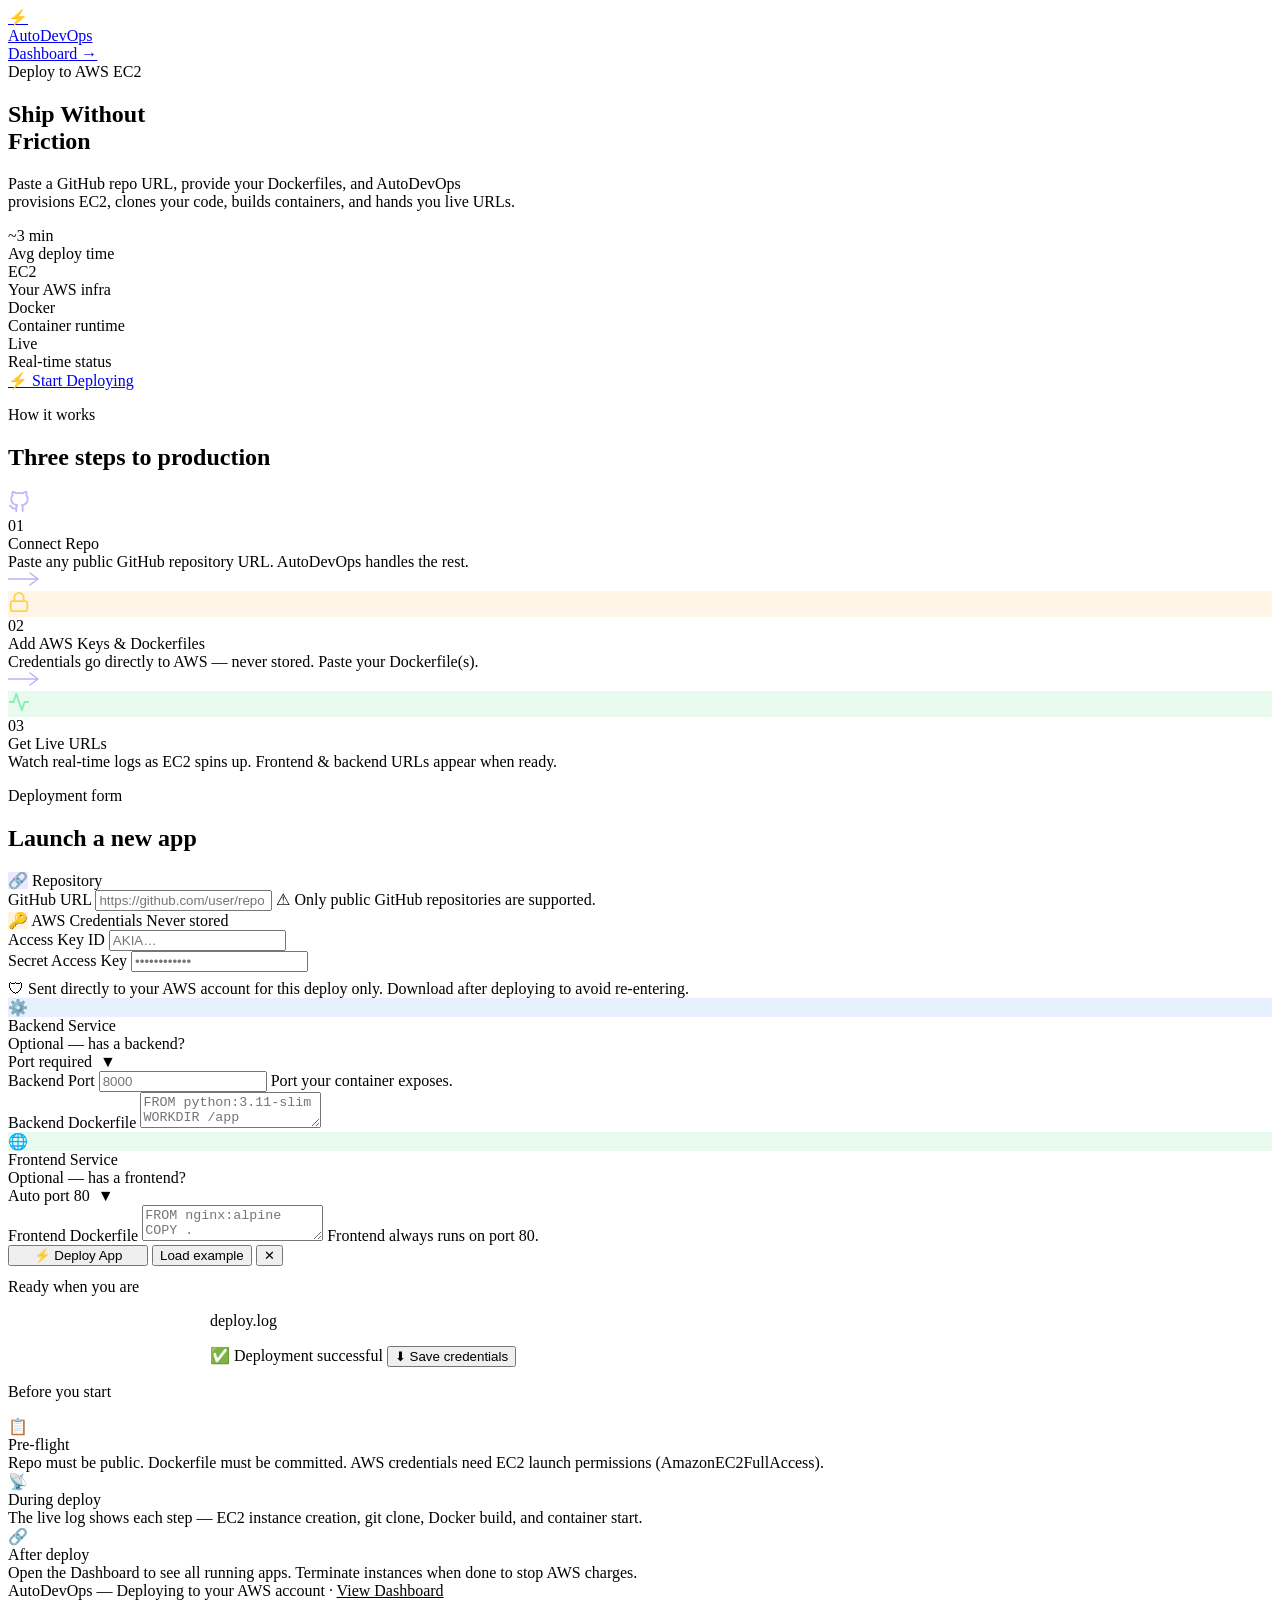
==== frontend/index.html @ 5f185238 "feat: complete frontend redesign - Rewrote style.css: Railway-inspired dark theme, purple accent,   " ====
<!DOCTYPE html>
<html lang="en">
<head>
  <meta charset="UTF-8">
  <meta name="viewport" content="width=device-width, initial-scale=1.0">
  <meta name="theme-color" content="#0b0d0f">
  <meta name="description" content="Deploy any GitHub repo to AWS EC2 in minutes. Paste your Dockerfiles, hit deploy.">
  <title>AutoDevOps — Ship Without Friction</title>
  <link rel="stylesheet" href="/static/style.css">
  <link rel="icon" type="image/svg+xml" href="data:image/svg+xml,<svg xmlns='http://www.w3.org/2000/svg' viewBox='0 0 32 32'><rect width='32' height='32' rx='8' fill='%238b5cf6'/><text x='50%25' y='55%25' font-size='18' text-anchor='middle' dominant-baseline='middle' fill='white'>⚡</text></svg>">
</head>
<body>
  <div class="glow-blob glow-blob-1"></div>
  <div class="glow-blob glow-blob-2"></div>

  <div class="page-wrapper">

    <!-- ── Nav ──────────────────────────────────────────────────── -->
    <nav class="nav">
      <a class="nav-logo" href="/">
        <div class="nav-logo-icon">⚡</div>
        <span class="nav-logo-text">AutoDevOps</span>
      </a>
      <div class="nav-actions">
        <a class="btn btn-ghost btn-sm" href="/dashboard">Dashboard →</a>
      </div>
    </nav>

    <!-- ══════════════════════════════════════════════════════════
         SECTION 1 — Hero (full-width, centered, tall)
    ══════════════════════════════════════════════════════════════ -->
    <section class="lp-hero">
      <div class="lp-hero-badge">
        <span class="hero-badge-dot"></span>
        Deploy to AWS EC2
      </div>
      <h1 class="lp-hero-h1">
        Ship Without<br>
        <span class="gradient-text">Friction</span>
      </h1>
      <p class="lp-hero-sub">
        Paste a GitHub repo URL, provide your Dockerfiles, and AutoDevOps<br class="hide-mobile">
        provisions EC2, clones your code, builds containers, and hands you live URLs.
      </p>

      <!-- Stats row -->
      <div class="lp-stats">
        <div class="lp-stat">
          <div class="lp-stat-val">~3 min</div>
          <div class="lp-stat-lbl">Avg deploy time</div>
        </div>
        <div class="lp-stat-sep"></div>
        <div class="lp-stat">
          <div class="lp-stat-val">EC2</div>
          <div class="lp-stat-lbl">Your AWS infra</div>
        </div>
        <div class="lp-stat-sep"></div>
        <div class="lp-stat">
          <div class="lp-stat-val">Docker</div>
          <div class="lp-stat-lbl">Container runtime</div>
        </div>
        <div class="lp-stat-sep"></div>
        <div class="lp-stat">
          <div class="lp-stat-val">Live</div>
          <div class="lp-stat-lbl">Real-time status</div>
        </div>
      </div>

      <a href="#deploy" class="btn btn-primary btn-lg lp-cta">
        ⚡ Start Deploying
      </a>
    </section>

    <!-- ══════════════════════════════════════════════════════════
         SECTION 2 — How it works (horizontal workflow diagram)
    ══════════════════════════════════════════════════════════════ -->
    <section class="lp-how">
      <div class="lp-section-wrap">
        <p class="lp-section-eyebrow">How it works</p>
        <h2 class="lp-section-h2">Three steps to production</h2>

        <div class="lp-workflow">
          <!-- Step 1 -->
          <div class="lp-wf-step">
            <div class="lp-wf-icon" style="background:var(--purple-dim);border-color:rgba(139,92,246,0.3);">
              <svg width="22" height="22" viewBox="0 0 24 24" fill="none" stroke="#c4b5fd" stroke-width="2" stroke-linecap="round" stroke-linejoin="round"><path d="M9 19c-5 1.5-5-2.5-7-3m14 6v-3.87a3.37 3.37 0 0 0-.94-2.61c3.14-.35 6.44-1.54 6.44-7A5.44 5.44 0 0 0 20 4.77 5.07 5.07 0 0 0 19.91 1S18.73.65 16 2.48a13.38 13.38 0 0 0-7 0C6.27.65 5.09 1 5.09 1A5.07 5.07 0 0 0 5 4.77a5.44 5.44 0 0 0-1.5 3.78c0 5.42 3.3 6.61 6.44 7A3.37 3.37 0 0 0 9 18.13V22"/></svg>
            </div>
            <div class="lp-wf-num">01</div>
            <div class="lp-wf-title">Connect Repo</div>
            <div class="lp-wf-desc">Paste any public GitHub repository URL. AutoDevOps handles the rest.</div>
          </div>

          <!-- Arrow -->
          <div class="lp-wf-arrow">
            <svg width="32" height="16" viewBox="0 0 32 16" fill="none"><path d="M0 8h28M22 2l8 6-8 6" stroke="rgba(139,92,246,0.5)" stroke-width="1.5" stroke-linecap="round" stroke-linejoin="round"/></svg>
          </div>

          <!-- Step 2 -->
          <div class="lp-wf-step">
            <div class="lp-wf-icon" style="background:rgba(245,158,11,0.1);border-color:rgba(245,158,11,0.3);">
              <svg width="22" height="22" viewBox="0 0 24 24" fill="none" stroke="#fcd34d" stroke-width="2" stroke-linecap="round" stroke-linejoin="round"><rect x="3" y="11" width="18" height="11" rx="2" ry="2"/><path d="M7 11V7a5 5 0 0 1 10 0v4"/></svg>
            </div>
            <div class="lp-wf-num">02</div>
            <div class="lp-wf-title">Add AWS Keys &amp; Dockerfiles</div>
            <div class="lp-wf-desc">Credentials go directly to AWS — never stored. Paste your Dockerfile(s).</div>
          </div>

          <!-- Arrow -->
          <div class="lp-wf-arrow">
            <svg width="32" height="16" viewBox="0 0 32 16" fill="none"><path d="M0 8h28M22 2l8 6-8 6" stroke="rgba(139,92,246,0.5)" stroke-width="1.5" stroke-linecap="round" stroke-linejoin="round"/></svg>
          </div>

          <!-- Step 3 -->
          <div class="lp-wf-step">
            <div class="lp-wf-icon" style="background:rgba(34,197,94,0.1);border-color:rgba(34,197,94,0.3);">
              <svg width="22" height="22" viewBox="0 0 24 24" fill="none" stroke="#86efac" stroke-width="2" stroke-linecap="round" stroke-linejoin="round"><polyline points="22 12 18 12 15 21 9 3 6 12 2 12"/></svg>
            </div>
            <div class="lp-wf-num">03</div>
            <div class="lp-wf-title">Get Live URLs</div>
            <div class="lp-wf-desc">Watch real-time logs as EC2 spins up. Frontend &amp; backend URLs appear when ready.</div>
          </div>
        </div>
      </div>
    </section>

    <!-- ══════════════════════════════════════════════════════════
         SECTION 3 — Deploy form (full-width card, centered)
    ══════════════════════════════════════════════════════════════ -->
    <section class="lp-deploy" id="deploy">
      <div class="lp-section-wrap">
        <p class="lp-section-eyebrow">Deployment form</p>
        <h2 class="lp-section-h2">Launch a new app</h2>

        <div class="deploy-card-wrap">
          <!-- Repo -->
          <div class="deploy-block">
            <div class="deploy-block-header">
              <span class="deploy-block-icon" style="background:rgba(139,92,246,0.15);">🔗</span>
              <span class="deploy-block-title">Repository</span>
            </div>
            <div class="field">
              <label for="repo">GitHub URL</label>
              <input id="repo" type="url" placeholder="https://github.com/user/repo" autocomplete="off" spellcheck="false" inputmode="url">
              <span class="field-hint">⚠ Only public GitHub repositories are supported.</span>
            </div>
          </div>

          <div class="deploy-divider"></div>

          <!-- AWS Credentials -->
          <div class="deploy-block">
            <div class="deploy-block-header">
              <span class="deploy-block-icon" style="background:rgba(245,158,11,0.12);">🔑</span>
              <span class="deploy-block-title">AWS Credentials</span>
              <span class="badge badge-amber" style="margin-left:auto;">Never stored</span>
            </div>
            <div class="field-row">
              <div class="field">
                <label for="aws_key">Access Key ID</label>
                <input id="aws_key" type="text" placeholder="AKIA…" autocomplete="off" spellcheck="false">
              </div>
              <div class="field">
                <label for="aws_secret">Secret Access Key</label>
                <input id="aws_secret" type="password" placeholder="••••••••••••" autocomplete="new-password" spellcheck="false">
              </div>
            </div>
            <div class="field-hint" style="margin-top:8px;">🛡 Sent directly to your AWS account for this deploy only. Download after deploying to avoid re-entering.</div>
          </div>

          <div class="deploy-divider"></div>

          <!-- Backend + Frontend side by side on desktop -->
          <div class="deploy-services-row">
            <!-- Backend -->
            <div class="deploy-service-col">
              <div class="section-toggle" id="toggle-backend" onclick="toggleSection('backend')">
                <div class="section-toggle-left">
                  <div class="card-title-icon" style="background:rgba(59,130,246,0.12);">⚙️</div>
                  <div>
                    <div class="section-toggle-title">Backend Service</div>
                    <div class="section-toggle-desc">Optional — has a backend?</div>
                  </div>
                </div>
                <div style="display:flex;gap:8px;align-items:center;">
                  <span class="badge badge-blue">Port required</span>
                  <span class="toggle-chevron">▼</span>
                </div>
              </div>
              <div class="collapsible-content" id="section-backend">
                <div class="deploy-service-body">
                  <div class="field">
                    <label for="backend_port">Backend Port</label>
                    <input id="backend_port" inputmode="numeric" pattern="[0-9]*" placeholder="8000" style="max-width:160px;">
                    <span class="field-hint">Port your container exposes.</span>
                  </div>
                  <div class="field">
                    <label for="backend_dockerfile">Backend Dockerfile</label>
                    <textarea id="backend_dockerfile" placeholder="FROM python:3.11-slim&#10;WORKDIR /app&#10;COPY . /app&#10;RUN pip install -r requirements.txt&#10;EXPOSE 8000&#10;CMD [&quot;uvicorn&quot;, &quot;main:app&quot;, &quot;--host&quot;, &quot;0.0.0.0&quot;, &quot;--port&quot;, &quot;8000&quot;]"></textarea>
                  </div>
                </div>
              </div>
            </div>

            <!-- Vertical separator -->
            <div class="deploy-services-sep"></div>

            <!-- Frontend -->
            <div class="deploy-service-col">
              <div class="section-toggle" id="toggle-frontend" onclick="toggleSection('frontend')">
                <div class="section-toggle-left">
                  <div class="card-title-icon" style="background:rgba(34,197,94,0.1);">🌐</div>
                  <div>
                    <div class="section-toggle-title">Frontend Service</div>
                    <div class="section-toggle-desc">Optional — has a frontend?</div>
                  </div>
                </div>
                <div style="display:flex;gap:8px;align-items:center;">
                  <span class="badge badge-green">Auto port 80</span>
                  <span class="toggle-chevron">▼</span>
                </div>
              </div>
              <div class="collapsible-content" id="section-frontend">
                <div class="deploy-service-body">
                  <div class="field">
                    <label for="frontend_dockerfile">Frontend Dockerfile</label>
                    <textarea id="frontend_dockerfile" placeholder="FROM nginx:alpine&#10;COPY . /usr/share/nginx/html&#10;EXPOSE 80"></textarea>
                    <span class="field-hint">Frontend always runs on port 80.</span>
                  </div>
                </div>
              </div>
            </div>
          </div>

          <div class="deploy-divider"></div>

          <!-- Actions -->
          <div class="deploy-block">
            <div class="deploy-actions-row">
              <button class="btn btn-primary btn-lg" id="deploy_btn" onclick="deploy()" style="flex:1;min-width:140px;">
                <span class="btn-text">⚡ Deploy App</span>
              </button>
              <button class="btn btn-ghost" onclick="fillExample()">Load example</button>
              <button class="btn btn-ghost" onclick="clearForm()" title="Clear form">✕</button>
            </div>
            <div class="status-bar" id="status_bar" style="margin-top:12px;">
              <span class="status-dot"></span>
              <span id="status_text">Ready when you are</span>
            </div>
          </div>
        </div>

        <!-- Log terminal -->
        <div class="log-terminal" id="log_terminal" style="margin-top:16px;max-width:860px;margin-left:auto;margin-right:auto;">
          <div class="log-terminal-titlebar">
            <span class="log-dot log-dot-red"></span>
            <span class="log-dot log-dot-yellow"></span>
            <span class="log-dot log-dot-green"></span>
            <span class="log-terminal-title">deploy.log</span>
          </div>
          <div class="log-body" id="log_body"></div>
        </div>

        <!-- Result card -->
        <div class="result-card" id="result_card" style="margin-top:16px;max-width:860px;margin-left:auto;margin-right:auto;">
          <div class="result-card-header">
            <span>✅</span>
            <span>Deployment successful</span>
            <button class="btn btn-ghost btn-sm" onclick="downloadCredentials()" style="margin-left:auto;" title="Save AWS credentials locally">⬇ Save credentials</button>
          </div>
          <div class="result-card-body" id="result_body"></div>
        </div>

      </div>
    </section>

    <!-- ══════════════════════════════════════════════════════════
         SECTION 4 — Before you start (checklist)
    ══════════════════════════════════════════════════════════════ -->
    <section class="lp-checklist">
      <div class="lp-section-wrap">
        <p class="lp-section-eyebrow">Before you start</p>
        <div class="lp-checklist-grid">
          <div class="lp-check-item">
            <div class="lp-check-icon" style="background:var(--purple-dim);">📋</div>
            <div class="lp-check-title">Pre-flight</div>
            <div class="lp-check-desc">Repo must be public. Dockerfile must be committed. AWS credentials need EC2 launch permissions (AmazonEC2FullAccess).</div>
          </div>
          <div class="lp-check-item">
            <div class="lp-check-icon" style="background:var(--blue-dim);">📡</div>
            <div class="lp-check-title">During deploy</div>
            <div class="lp-check-desc">The live log shows each step — EC2 instance creation, git clone, Docker build, and container start.</div>
          </div>
          <div class="lp-check-item">
            <div class="lp-check-icon" style="background:var(--green-dim);">🔗</div>
            <div class="lp-check-title">After deploy</div>
            <div class="lp-check-desc">Open the Dashboard to see all running apps. Terminate instances when done to stop AWS charges.</div>
          </div>
        </div>
      </div>
    </section>

    <footer class="footer">
      AutoDevOps — Deploying to your AWS account &middot;
      <a href="/dashboard" style="color:var(--ink-2);">View Dashboard</a>
    </footer>

  </div><!-- /page-wrapper -->

  <div class="toast-container" id="toast_container"></div>
  <input id="frontend_port" type="hidden" value="80">
  <script src="/static/script.js"></script>
</body>
</html>
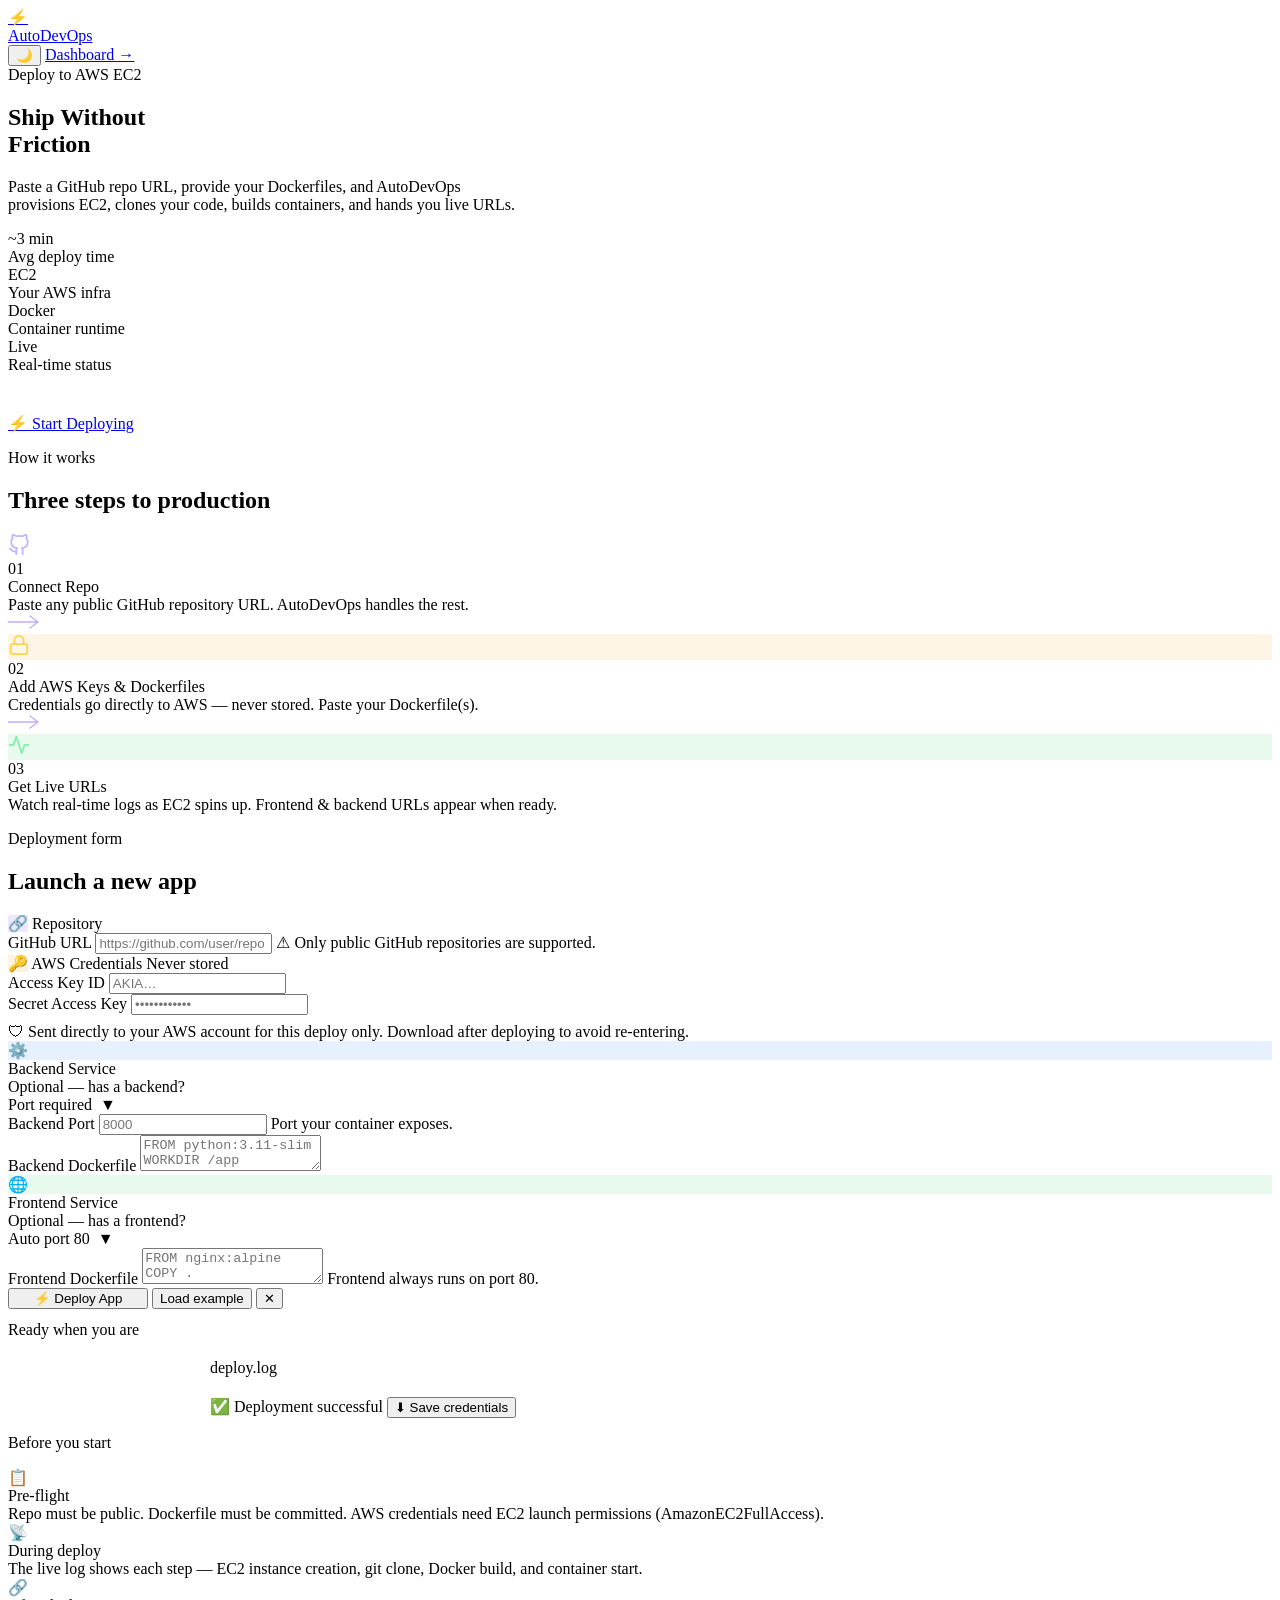
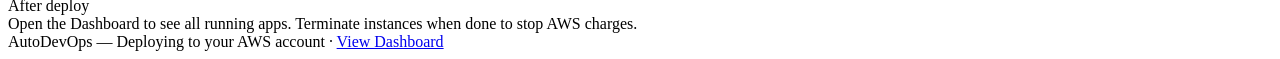
==== commit 497369f7: "feat: add dark/light mode, UI polish, tests, and safe self-hosted CI/CD pipeline" ====
--- a/frontend/index.html
+++ b/frontend/index.html
@@ -1,5 +1,5 @@
 <!DOCTYPE html>
-<html lang="en">
+<html lang="en" data-theme="dark">
 <head>
   <meta charset="UTF-8">
   <meta name="viewport" content="width=device-width, initial-scale=1.0">
@@ -8,6 +8,14 @@
   <title>AutoDevOps — Ship Without Friction</title>
   <link rel="stylesheet" href="/static/style.css">
   <link rel="icon" type="image/svg+xml" href="data:image/svg+xml,<svg xmlns='http://www.w3.org/2000/svg' viewBox='0 0 32 32'><rect width='32' height='32' rx='8' fill='%238b5cf6'/><text x='50%25' y='55%25' font-size='18' text-anchor='middle' dominant-baseline='middle' fill='white'>⚡</text></svg>">
+  <script>
+    // Inline theme init to avoid flash of wrong theme
+    (function() {
+      var saved = localStorage.getItem('adops-theme');
+      var preferred = window.matchMedia('(prefers-color-scheme: light)').matches ? 'light' : 'dark';
+      document.documentElement.setAttribute('data-theme', saved || preferred);
+    })();
+  </script>
 </head>
 <body>
   <div class="glow-blob glow-blob-1"></div>
@@ -15,13 +23,14 @@
 
   <div class="page-wrapper">
 
-    <!-- ── Nav ──────────────────────────────────────────────────── -->
+    <!-- ── Nav ────────────────────────────────────────────────────── -->
     <nav class="nav">
       <a class="nav-logo" href="/">
         <div class="nav-logo-icon">⚡</div>
         <span class="nav-logo-text">AutoDevOps</span>
       </a>
       <div class="nav-actions">
+        <button class="theme-toggle" id="theme_toggle_btn" onclick="toggleTheme()" title="Toggle light/dark mode" aria-label="Toggle theme">🌙</button>
         <a class="btn btn-ghost btn-sm" href="/dashboard">Dashboard →</a>
       </div>
     </nav>
@@ -44,7 +53,7 @@
       </p>
 
       <!-- Stats row -->
-      <div class="lp-stats">
+      <div class="lp-stats" style="margin-bottom:40px;">
         <div class="lp-stat">
           <div class="lp-stat-val">~3 min</div>
           <div class="lp-stat-lbl">Avg deploy time</div>
@@ -250,7 +259,7 @@
         </div>
 
         <!-- Log terminal -->
-        <div class="log-terminal" id="log_terminal" style="margin-top:16px;max-width:860px;margin-left:auto;margin-right:auto;">
+        <div class="log-terminal" id="log_terminal" style="margin-top:20px;max-width:860px;margin-left:auto;margin-right:auto;">
           <div class="log-terminal-titlebar">
             <span class="log-dot log-dot-red"></span>
             <span class="log-dot log-dot-yellow"></span>
@@ -261,7 +270,7 @@
         </div>
 
         <!-- Result card -->
-        <div class="result-card" id="result_card" style="margin-top:16px;max-width:860px;margin-left:auto;margin-right:auto;">
+        <div class="result-card" id="result_card" style="margin-top:20px;max-width:860px;margin-left:auto;margin-right:auto;">
           <div class="result-card-header">
             <span>✅</span>
             <span>Deployment successful</span>
@@ -301,7 +310,7 @@
 
     <footer class="footer">
       AutoDevOps — Deploying to your AWS account &middot;
-      <a href="/dashboard" style="color:var(--ink-2);">View Dashboard</a>
+      <a href="/dashboard">View Dashboard</a>
     </footer>
 
   </div><!-- /page-wrapper -->
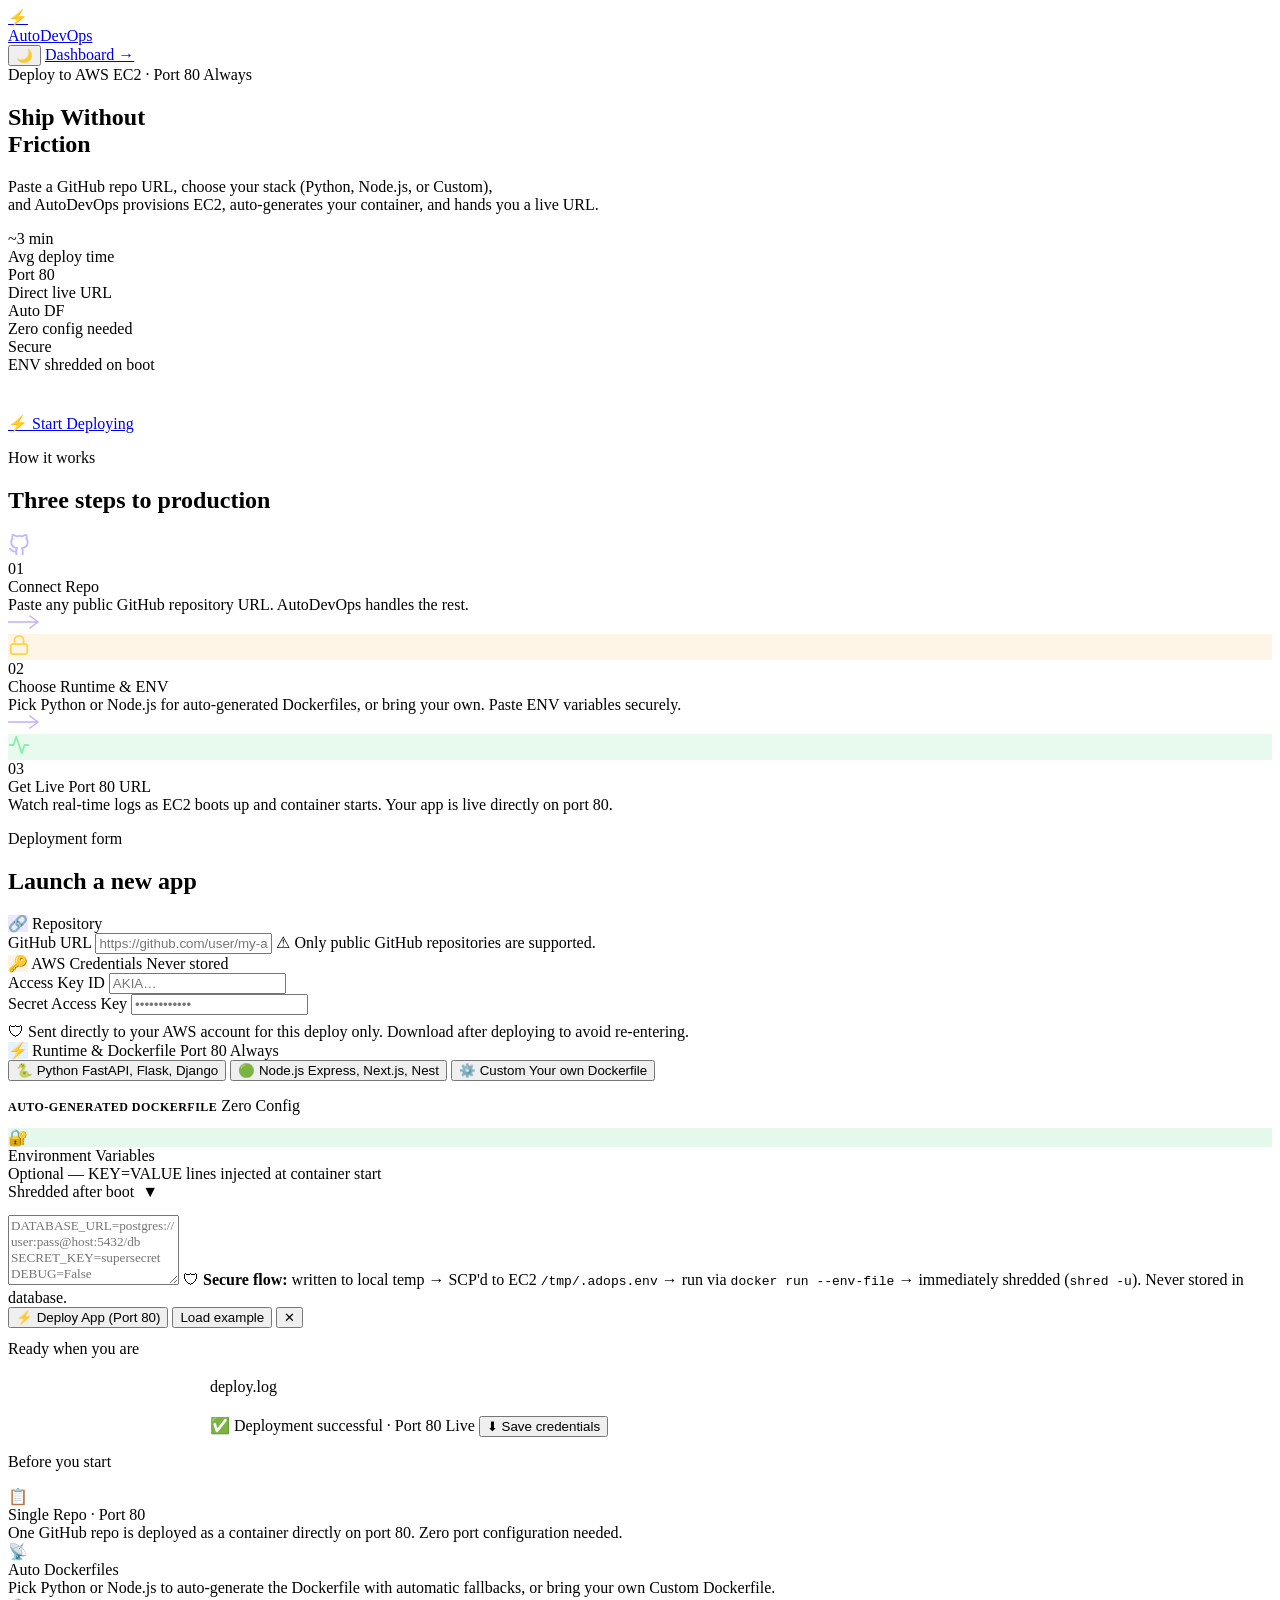
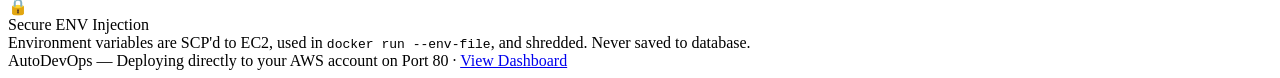
==== commit e006324a: "feat(ui): replace frontend/backend split with single-service runtime selector (Python/Node.js/Custom" ====
--- a/frontend/index.html
+++ b/frontend/index.html
@@ -1,22 +1,42 @@
 <!DOCTYPE html>
 <html lang="en" data-theme="dark">
+
 <head>
   <meta charset="UTF-8">
   <meta name="viewport" content="width=device-width, initial-scale=1.0">
   <meta name="theme-color" content="#0b0d0f">
-  <meta name="description" content="Deploy any GitHub repo to AWS EC2 in minutes. Paste your Dockerfiles, hit deploy.">
+  <meta name="description" content="Deploy any GitHub repo to AWS EC2 in minutes. Auto Dockerfiles for Python & Node.js on port 80.">
   <title>AutoDevOps — Ship Without Friction</title>
-  <link rel="stylesheet" href="/static/style.css">
-  <link rel="icon" type="image/svg+xml" href="data:image/svg+xml,<svg xmlns='http://www.w3.org/2000/svg' viewBox='0 0 32 32'><rect width='32' height='32' rx='8' fill='%238b5cf6'/><text x='50%25' y='55%25' font-size='18' text-anchor='middle' dominant-baseline='middle' fill='white'>⚡</text></svg>">
+  <link rel="stylesheet" href="/static/style.css?v=5">
+  <link rel="icon" type="image/svg+xml"
+    href="data:image/svg+xml,<svg xmlns='http://www.w3.org/2000/svg' viewBox='0 0 32 32'><rect width='32' height='32' rx='8' fill='%238b5cf6'/><text x='50%25' y='55%25' font-size='18' text-anchor='middle' dominant-baseline='middle' fill='white'>⚡</text></svg>">
   <script>
-    // Inline theme init to avoid flash of wrong theme
-    (function() {
+    function getStoredTheme() {
       var saved = localStorage.getItem('adops-theme');
-      var preferred = window.matchMedia('(prefers-color-scheme: light)').matches ? 'light' : 'dark';
-      document.documentElement.setAttribute('data-theme', saved || preferred);
-    })();
+      if (saved) return saved;
+      return (window.matchMedia && window.matchMedia('(prefers-color-scheme: light)').matches) ? 'light' : 'dark';
+    }
+    function applyTheme(theme) {
+      document.documentElement.setAttribute('data-theme', theme);
+      localStorage.setItem('adops-theme', theme);
+      var btn = document.getElementById('theme_toggle_btn');
+      if (btn) btn.textContent = (theme === 'light' ? '🌙' : '☀️');
+      var meta = document.querySelector('meta[name="theme-color"]');
+      if (meta) meta.setAttribute('content', theme === 'light' ? '#f5f6fa' : '#0b0d0f');
+    }
+    function toggleTheme() {
+      var current = document.documentElement.getAttribute('data-theme') || 'dark';
+      var next = (current === 'dark' ? 'light' : 'dark');
+      applyTheme(next);
+    }
+    // Execute immediately to prevent flash
+    document.documentElement.setAttribute('data-theme', getStoredTheme());
+    document.addEventListener('DOMContentLoaded', function () {
+      applyTheme(getStoredTheme());
+    });
   </script>
 </head>
+
 <body>
   <div class="glow-blob glow-blob-1"></div>
   <div class="glow-blob glow-blob-2"></div>
@@ -30,7 +50,7 @@
         <span class="nav-logo-text">AutoDevOps</span>
       </a>
       <div class="nav-actions">
-        <button class="theme-toggle" id="theme_toggle_btn" onclick="toggleTheme()" title="Toggle light/dark mode" aria-label="Toggle theme">🌙</button>
+        <button class="theme-toggle" id="theme_toggle_btn" onclick="toggleTheme()" title="Toggle light/dark mode" aria-label="Toggle theme">☀️</button>
         <a class="btn btn-ghost btn-sm" href="/dashboard">Dashboard →</a>
       </div>
     </nav>
@@ -41,15 +61,15 @@
     <section class="lp-hero">
       <div class="lp-hero-badge">
         <span class="hero-badge-dot"></span>
-        Deploy to AWS EC2
+        Deploy to AWS EC2 &middot; Port 80 Always
       </div>
       <h1 class="lp-hero-h1">
         Ship Without<br>
         <span class="gradient-text">Friction</span>
       </h1>
       <p class="lp-hero-sub">
-        Paste a GitHub repo URL, provide your Dockerfiles, and AutoDevOps<br class="hide-mobile">
-        provisions EC2, clones your code, builds containers, and hands you live URLs.
+        Paste a GitHub repo URL, choose your stack (Python, Node.js, or Custom),<br class="hide-mobile">
+        and AutoDevOps provisions EC2, auto-generates your container, and hands you a live URL.
       </p>
 
       <!-- Stats row -->
@@ -60,18 +80,18 @@
         </div>
         <div class="lp-stat-sep"></div>
         <div class="lp-stat">
-          <div class="lp-stat-val">EC2</div>
-          <div class="lp-stat-lbl">Your AWS infra</div>
+          <div class="lp-stat-val">Port 80</div>
+          <div class="lp-stat-lbl">Direct live URL</div>
         </div>
         <div class="lp-stat-sep"></div>
         <div class="lp-stat">
-          <div class="lp-stat-val">Docker</div>
-          <div class="lp-stat-lbl">Container runtime</div>
+          <div class="lp-stat-val">Auto DF</div>
+          <div class="lp-stat-lbl">Zero config needed</div>
         </div>
         <div class="lp-stat-sep"></div>
         <div class="lp-stat">
-          <div class="lp-stat-val">Live</div>
-          <div class="lp-stat-lbl">Real-time status</div>
+          <div class="lp-stat-val">Secure</div>
+          <div class="lp-stat-lbl">ENV shredded on boot</div>
         </div>
       </div>
 
@@ -110,8 +130,8 @@
               <svg width="22" height="22" viewBox="0 0 24 24" fill="none" stroke="#fcd34d" stroke-width="2" stroke-linecap="round" stroke-linejoin="round"><rect x="3" y="11" width="18" height="11" rx="2" ry="2"/><path d="M7 11V7a5 5 0 0 1 10 0v4"/></svg>
             </div>
             <div class="lp-wf-num">02</div>
-            <div class="lp-wf-title">Add AWS Keys &amp; Dockerfiles</div>
-            <div class="lp-wf-desc">Credentials go directly to AWS — never stored. Paste your Dockerfile(s).</div>
+            <div class="lp-wf-title">Choose Runtime &amp; ENV</div>
+            <div class="lp-wf-desc">Pick Python or Node.js for auto-generated Dockerfiles, or bring your own. Paste ENV variables securely.</div>
           </div>
 
           <!-- Arrow -->
@@ -125,8 +145,8 @@
               <svg width="22" height="22" viewBox="0 0 24 24" fill="none" stroke="#86efac" stroke-width="2" stroke-linecap="round" stroke-linejoin="round"><polyline points="22 12 18 12 15 21 9 3 6 12 2 12"/></svg>
             </div>
             <div class="lp-wf-num">03</div>
-            <div class="lp-wf-title">Get Live URLs</div>
-            <div class="lp-wf-desc">Watch real-time logs as EC2 spins up. Frontend &amp; backend URLs appear when ready.</div>
+            <div class="lp-wf-title">Get Live Port 80 URL</div>
+            <div class="lp-wf-desc">Watch real-time logs as EC2 boots up and container starts. Your app is live directly on port 80.</div>
           </div>
         </div>
       </div>
@@ -141,7 +161,7 @@
         <h2 class="lp-section-h2">Launch a new app</h2>
 
         <div class="deploy-card-wrap">
-          <!-- Repo -->
+          <!-- 1. Repo -->
           <div class="deploy-block">
             <div class="deploy-block-header">
               <span class="deploy-block-icon" style="background:rgba(139,92,246,0.15);">🔗</span>
@@ -149,14 +169,14 @@
             </div>
             <div class="field">
               <label for="repo">GitHub URL</label>
-              <input id="repo" type="url" placeholder="https://github.com/user/repo" autocomplete="off" spellcheck="false" inputmode="url">
+              <input id="repo" type="url" placeholder="https://github.com/user/my-app" autocomplete="off" spellcheck="false" inputmode="url">
               <span class="field-hint">⚠ Only public GitHub repositories are supported.</span>
             </div>
           </div>
 
           <div class="deploy-divider"></div>
 
-          <!-- AWS Credentials -->
+          <!-- 2. AWS Credentials -->
           <div class="deploy-block">
             <div class="deploy-block-header">
               <span class="deploy-block-icon" style="background:rgba(245,158,11,0.12);">🔑</span>
@@ -178,75 +198,85 @@
 
           <div class="deploy-divider"></div>
 
-          <!-- Backend + Frontend side by side on desktop -->
-          <div class="deploy-services-row">
-            <!-- Backend -->
-            <div class="deploy-service-col">
-              <div class="section-toggle" id="toggle-backend" onclick="toggleSection('backend')">
-                <div class="section-toggle-left">
-                  <div class="card-title-icon" style="background:rgba(59,130,246,0.12);">⚙️</div>
-                  <div>
-                    <div class="section-toggle-title">Backend Service</div>
-                    <div class="section-toggle-desc">Optional — has a backend?</div>
-                  </div>
+          <!-- 3. Runtime Stack (Python / Node.js / Custom) -->
+          <div class="deploy-block">
+            <div class="deploy-block-header">
+              <span class="deploy-block-icon" style="background:rgba(59,130,246,0.12);">⚡</span>
+              <span class="deploy-block-title">Runtime &amp; Dockerfile</span>
+              <span class="badge badge-purple" style="margin-left:auto;">Port 80 Always</span>
+            </div>
+
+            <!-- Runtime selector pills -->
+            <div class="runtime-selector">
+              <button type="button" class="runtime-pill active" id="pill_python" onclick="selectAppType('python')">
+                <span class="runtime-pill-icon">🐍</span>
+                <span class="runtime-pill-name">Python</span>
+                <span class="runtime-pill-desc">FastAPI, Flask, Django</span>
+              </button>
+              <button type="button" class="runtime-pill" id="pill_nodejs" onclick="selectAppType('nodejs')">
+                <span class="runtime-pill-icon">🟢</span>
+                <span class="runtime-pill-name">Node.js</span>
+                <span class="runtime-pill-desc">Express, Next.js, Nest</span>
+              </button>
+              <button type="button" class="runtime-pill" id="pill_custom" onclick="selectAppType('custom')">
+                <span class="runtime-pill-icon">⚙️</span>
+                <span class="runtime-pill-name">Custom</span>
+                <span class="runtime-pill-desc">Your own Dockerfile</span>
+              </button>
+            </div>
+
+            <!-- Auto-generated Dockerfile live preview (for Python and Node) -->
+            <div id="auto_dockerfile_wrap" style="margin-top:16px;">
+              <div class="df-preview-bar">
+                <span style="font-size:0.75rem;font-weight:700;color:var(--ink-2);text-transform:uppercase;letter-spacing:0.04em;">Auto-Generated Dockerfile</span>
+                <span class="badge badge-green" style="margin-left:auto;">Zero Config</span>
+              </div>
+              <pre class="df-preview-code" id="df_preview_code"></pre>
+            </div>
+
+            <!-- Custom Dockerfile textarea (for Custom mode only) -->
+            <div id="custom_dockerfile_wrap" style="display:none;margin-top:16px;">
+              <div class="field">
+                <label for="custom_dockerfile">Custom Dockerfile <span style="color:var(--red);">*</span></label>
+                <textarea id="custom_dockerfile" rows="7" placeholder="FROM python:3.11-slim&#10;WORKDIR /app&#10;COPY . .&#10;RUN pip install -r requirements.txt&#10;EXPOSE 80&#10;CMD [&quot;uvicorn&quot;, &quot;main:app&quot;, &quot;--host&quot;, &quot;0.0.0.0&quot;, &quot;--port&quot;, &quot;80&quot;]"></textarea>
+                <span class="field-hint">Your container must expose and serve on <strong>port 80</strong>.</span>
+              </div>
+            </div>
+          </div>
+
+          <div class="deploy-divider"></div>
+
+          <!-- 4. Environment Variables Section -->
+          <div class="deploy-block">
+            <div class="section-toggle" id="toggle-env" onclick="toggleSection('env')" style="border-bottom:none;padding:0;">
+              <div class="section-toggle-left">
+                <div class="card-title-icon" style="background:rgba(34,197,94,0.12);">🔐</div>
+                <div>
+                  <div class="section-toggle-title">Environment Variables</div>
+                  <div class="section-toggle-desc">Optional — KEY=VALUE lines injected at container start</div>
                 </div>
-                <div style="display:flex;gap:8px;align-items:center;">
-                  <span class="badge badge-blue">Port required</span>
-                  <span class="toggle-chevron">▼</span>
-                </div>
-              </div>
-              <div class="collapsible-content" id="section-backend">
-                <div class="deploy-service-body">
-                  <div class="field">
-                    <label for="backend_port">Backend Port</label>
-                    <input id="backend_port" inputmode="numeric" pattern="[0-9]*" placeholder="8000" style="max-width:160px;">
-                    <span class="field-hint">Port your container exposes.</span>
-                  </div>
-                  <div class="field">
-                    <label for="backend_dockerfile">Backend Dockerfile</label>
-                    <textarea id="backend_dockerfile" placeholder="FROM python:3.11-slim&#10;WORKDIR /app&#10;COPY . /app&#10;RUN pip install -r requirements.txt&#10;EXPOSE 8000&#10;CMD [&quot;uvicorn&quot;, &quot;main:app&quot;, &quot;--host&quot;, &quot;0.0.0.0&quot;, &quot;--port&quot;, &quot;8000&quot;]"></textarea>
-                  </div>
-                </div>
-              </div>
-            </div>
-
-            <!-- Vertical separator -->
-            <div class="deploy-services-sep"></div>
-
-            <!-- Frontend -->
-            <div class="deploy-service-col">
-              <div class="section-toggle" id="toggle-frontend" onclick="toggleSection('frontend')">
-                <div class="section-toggle-left">
-                  <div class="card-title-icon" style="background:rgba(34,197,94,0.1);">🌐</div>
-                  <div>
-                    <div class="section-toggle-title">Frontend Service</div>
-                    <div class="section-toggle-desc">Optional — has a frontend?</div>
-                  </div>
-                </div>
-                <div style="display:flex;gap:8px;align-items:center;">
-                  <span class="badge badge-green">Auto port 80</span>
-                  <span class="toggle-chevron">▼</span>
-                </div>
-              </div>
-              <div class="collapsible-content" id="section-frontend">
-                <div class="deploy-service-body">
-                  <div class="field">
-                    <label for="frontend_dockerfile">Frontend Dockerfile</label>
-                    <textarea id="frontend_dockerfile" placeholder="FROM nginx:alpine&#10;COPY . /usr/share/nginx/html&#10;EXPOSE 80"></textarea>
-                    <span class="field-hint">Frontend always runs on port 80.</span>
-                  </div>
-                </div>
+              </div>
+              <div style="display:flex;gap:8px;align-items:center;flex-shrink:0;">
+                <span class="badge badge-green">Shredded after boot</span>
+                <span class="toggle-chevron">▼</span>
+              </div>
+            </div>
+
+            <div class="collapsible-content" id="section-env" style="margin-top:14px;">
+              <div class="field">
+                <textarea id="env_vars" rows="4" placeholder="DATABASE_URL=postgres://user:pass@host:5432/db&#10;SECRET_KEY=supersecret&#10;DEBUG=False&#10;API_KEY=xyz123" spellcheck="false" style="font-family:var(--font-mono);font-size:0.825rem;"></textarea>
+                <span class="field-hint">🛡 <strong>Secure flow:</strong> written to local temp &rarr; SCP'd to EC2 <code>/tmp/.adops.env</code> &rarr; run via <code>docker run --env-file</code> &rarr; immediately shredded (<code>shred -u</code>). Never stored in database.</span>
               </div>
             </div>
           </div>
 
           <div class="deploy-divider"></div>
 
-          <!-- Actions -->
+          <!-- 5. Actions -->
           <div class="deploy-block">
             <div class="deploy-actions-row">
               <button class="btn btn-primary btn-lg" id="deploy_btn" onclick="deploy()" style="flex:1;min-width:140px;">
-                <span class="btn-text">⚡ Deploy App</span>
+                <span class="btn-text">⚡ Deploy App (Port 80)</span>
               </button>
               <button class="btn btn-ghost" onclick="fillExample()">Load example</button>
               <button class="btn btn-ghost" onclick="clearForm()" title="Clear form">✕</button>
@@ -273,7 +303,7 @@
         <div class="result-card" id="result_card" style="margin-top:20px;max-width:860px;margin-left:auto;margin-right:auto;">
           <div class="result-card-header">
             <span>✅</span>
-            <span>Deployment successful</span>
+            <span>Deployment successful &middot; Port 80 Live</span>
             <button class="btn btn-ghost btn-sm" onclick="downloadCredentials()" style="margin-left:auto;" title="Save AWS credentials locally">⬇ Save credentials</button>
           </div>
           <div class="result-card-body" id="result_body"></div>
@@ -291,32 +321,31 @@
         <div class="lp-checklist-grid">
           <div class="lp-check-item">
             <div class="lp-check-icon" style="background:var(--purple-dim);">📋</div>
-            <div class="lp-check-title">Pre-flight</div>
-            <div class="lp-check-desc">Repo must be public. Dockerfile must be committed. AWS credentials need EC2 launch permissions (AmazonEC2FullAccess).</div>
+            <div class="lp-check-title">Single Repo &middot; Port 80</div>
+            <div class="lp-check-desc">One GitHub repo is deployed as a container directly on port 80. Zero port configuration needed.</div>
           </div>
           <div class="lp-check-item">
             <div class="lp-check-icon" style="background:var(--blue-dim);">📡</div>
-            <div class="lp-check-title">During deploy</div>
-            <div class="lp-check-desc">The live log shows each step — EC2 instance creation, git clone, Docker build, and container start.</div>
+            <div class="lp-check-title">Auto Dockerfiles</div>
+            <div class="lp-check-desc">Pick Python or Node.js to auto-generate the Dockerfile with automatic fallbacks, or bring your own Custom Dockerfile.</div>
           </div>
           <div class="lp-check-item">
-            <div class="lp-check-icon" style="background:var(--green-dim);">🔗</div>
-            <div class="lp-check-title">After deploy</div>
-            <div class="lp-check-desc">Open the Dashboard to see all running apps. Terminate instances when done to stop AWS charges.</div>
+            <div class="lp-check-icon" style="background:var(--green-dim);">🔒</div>
+            <div class="lp-check-title">Secure ENV Injection</div>
+            <div class="lp-check-desc">Environment variables are SCP'd to EC2, used in <code>docker run --env-file</code>, and shredded. Never saved to database.</div>
           </div>
         </div>
       </div>
     </section>
 
     <footer class="footer">
-      AutoDevOps — Deploying to your AWS account &middot;
+      AutoDevOps &mdash; Deploying directly to your AWS account on Port 80 &middot;
       <a href="/dashboard">View Dashboard</a>
     </footer>
 
   </div><!-- /page-wrapper -->
 
   <div class="toast-container" id="toast_container"></div>
-  <input id="frontend_port" type="hidden" value="80">
-  <script src="/static/script.js"></script>
+  <script src="/static/script.js?v=5"></script>
 </body>
-</html>
+</html>
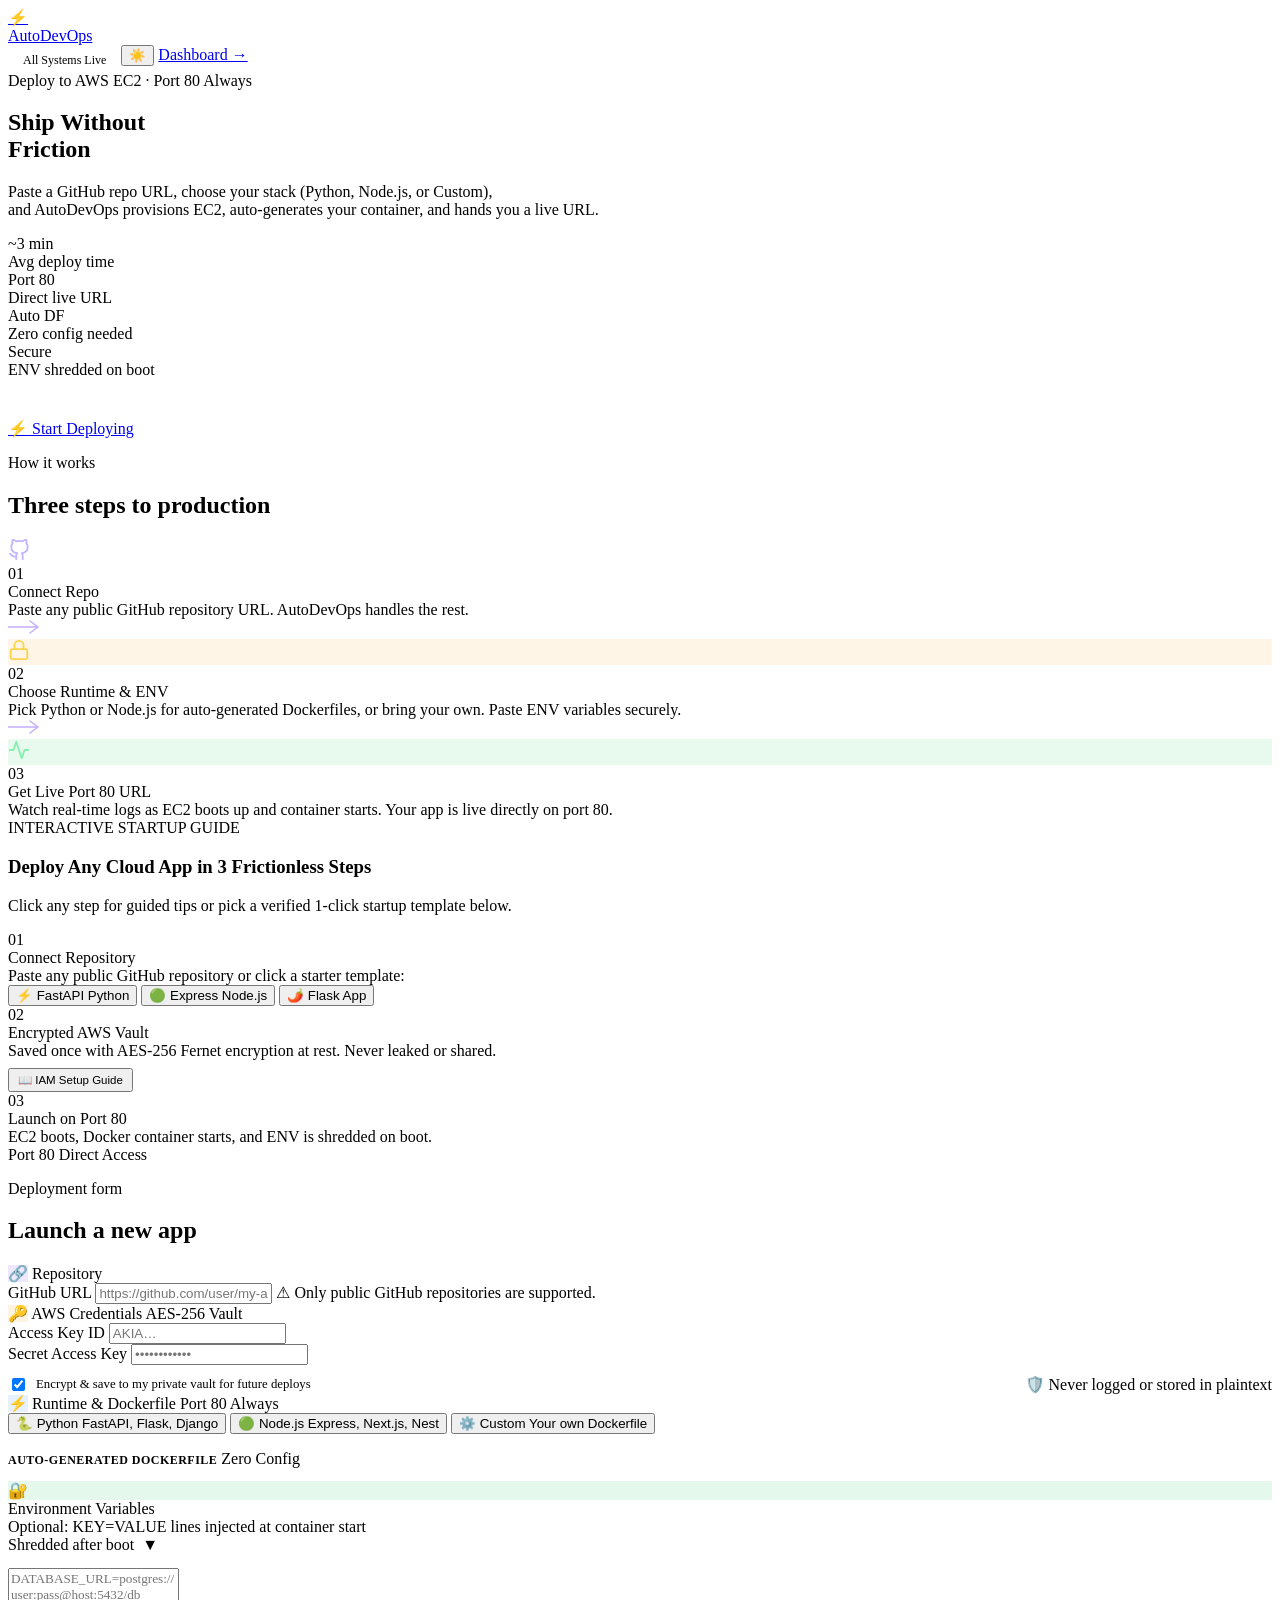
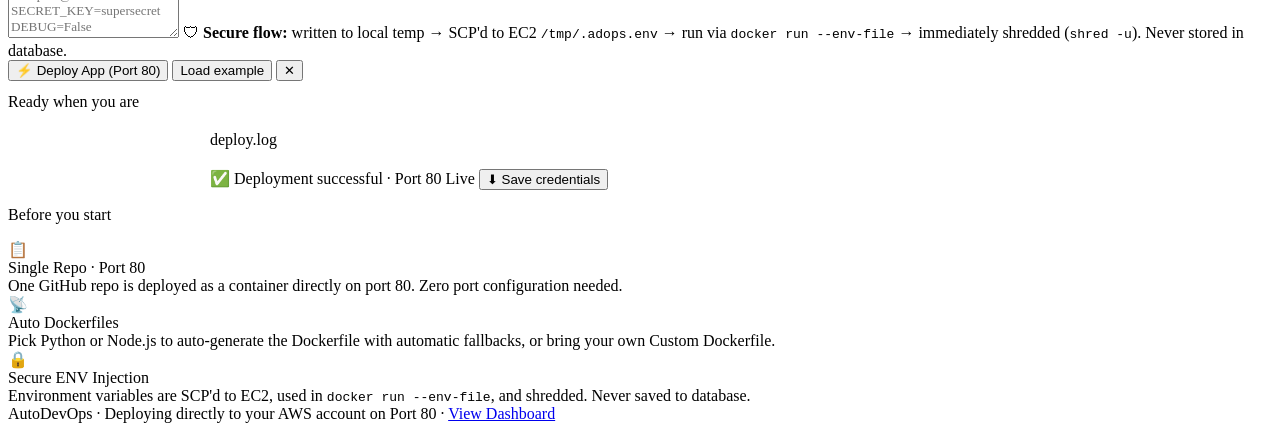
==== commit 6c3ecb04: "feat: enforce real AWS EC2 deployment, remove mock simulation, and clean repo" ====
--- a/frontend/index.html
+++ b/frontend/index.html
@@ -6,15 +6,15 @@
   <meta name="viewport" content="width=device-width, initial-scale=1.0">
   <meta name="theme-color" content="#0b0d0f">
   <meta name="description" content="Deploy any GitHub repo to AWS EC2 in minutes. Auto Dockerfiles for Python & Node.js on port 80.">
-  <title>AutoDevOps — Ship Without Friction</title>
-  <link rel="stylesheet" href="/static/style.css?v=5">
+  <title>AutoDevOps | Ship Without Friction</title>
+  <link rel="stylesheet" href="/static/style.css?v=9">
   <link rel="icon" type="image/svg+xml"
     href="data:image/svg+xml,<svg xmlns='http://www.w3.org/2000/svg' viewBox='0 0 32 32'><rect width='32' height='32' rx='8' fill='%238b5cf6'/><text x='50%25' y='55%25' font-size='18' text-anchor='middle' dominant-baseline='middle' fill='white'>⚡</text></svg>">
+  <script src="/static/auth.js"></script>
   <script>
     function getStoredTheme() {
       var saved = localStorage.getItem('adops-theme');
-      if (saved) return saved;
-      return (window.matchMedia && window.matchMedia('(prefers-color-scheme: light)').matches) ? 'light' : 'dark';
+      return saved || 'dark';
     }
     function applyTheme(theme) {
       document.documentElement.setAttribute('data-theme', theme);
@@ -40,6 +40,8 @@
 <body>
   <div class="glow-blob glow-blob-1"></div>
   <div class="glow-blob glow-blob-2"></div>
+  <div class="glow-blob glow-blob-3"></div>
+  <div class="glow-blob glow-blob-4"></div>
 
   <div class="page-wrapper">
 
@@ -50,13 +52,14 @@
         <span class="nav-logo-text">AutoDevOps</span>
       </a>
       <div class="nav-actions">
+        <span class="badge badge-green hide-mobile" style="display:inline-flex;align-items:center;gap:6px;font-size:0.75rem;padding:4px 9px;margin-right:2px;"><span class="user-avatar-dot" style="background:#22c55e;"></span>All Systems Live</span>
         <button class="theme-toggle" id="theme_toggle_btn" onclick="toggleTheme()" title="Toggle light/dark mode" aria-label="Toggle theme">☀️</button>
         <a class="btn btn-ghost btn-sm" href="/dashboard">Dashboard →</a>
       </div>
     </nav>
 
     <!-- ══════════════════════════════════════════════════════════
-         SECTION 1 — Hero (full-width, centered, tall)
+         SECTION 1 : Hero (full-width, centered, tall)
     ══════════════════════════════════════════════════════════════ -->
     <section class="lp-hero">
       <div class="lp-hero-badge">
@@ -101,7 +104,7 @@
     </section>
 
     <!-- ══════════════════════════════════════════════════════════
-         SECTION 2 — How it works (horizontal workflow diagram)
+         SECTION 2 : How it works (horizontal workflow diagram)
     ══════════════════════════════════════════════════════════════ -->
     <section class="lp-how">
       <div class="lp-section-wrap">
@@ -153,10 +156,53 @@
     </section>
 
     <!-- ══════════════════════════════════════════════════════════
-         SECTION 3 — Deploy form (full-width card, centered)
+         SECTION 3 : Deploy form (full-width card, centered)
     ══════════════════════════════════════════════════════════════ -->
     <section class="lp-deploy" id="deploy">
       <div class="lp-section-wrap">
+
+        <!-- ── Interactive Startup Onboarding Stepper & Presets ── -->
+        <div class="interactive-tutorial-box">
+          <div class="tutorial-header">
+            <span class="tutorial-badge">INTERACTIVE STARTUP GUIDE</span>
+            <h3 class="tutorial-h3">Deploy Any Cloud App in 3 Frictionless Steps</h3>
+            <p class="tutorial-desc">Click any step for guided tips or pick a verified 1-click startup template below.</p>
+          </div>
+
+          <div class="stepper-grid">
+            <div class="step-card active" id="step_card_1" onclick="focusTutorialStep(1)">
+              <div class="step-card-num">01</div>
+              <div class="step-card-content">
+                <div class="step-card-title">Connect Repository</div>
+                <div class="step-card-desc">Paste any public GitHub repository or click a starter template:</div>
+                <div class="preset-chips">
+                  <button type="button" class="preset-chip" onclick="applyPreset('fastapi', event)">⚡ FastAPI Python</button>
+                  <button type="button" class="preset-chip" onclick="applyPreset('express', event)">🟢 Express Node.js</button>
+                  <button type="button" class="preset-chip" onclick="applyPreset('flask', event)">🌶️ Flask App</button>
+                </div>
+              </div>
+            </div>
+
+            <div class="step-card" id="step_card_2" onclick="focusTutorialStep(2)">
+              <div class="step-card-num">02</div>
+              <div class="step-card-content">
+                <div class="step-card-title">Encrypted AWS Vault</div>
+                <div class="step-card-desc">Saved once with AES-256 Fernet encryption at rest. Never leaked or shared.</div>
+                <button type="button" class="btn btn-ghost btn-sm" onclick="openIamGuideModal(event)" style="margin-top:8px;font-size:0.72rem;padding:3px 8px;">📖 IAM Setup Guide</button>
+              </div>
+            </div>
+
+            <div class="step-card" id="step_card_3" onclick="focusTutorialStep(3)">
+              <div class="step-card-num">03</div>
+              <div class="step-card-content">
+                <div class="step-card-title">Launch on Port 80</div>
+                <div class="step-card-desc">EC2 boots, Docker container starts, and ENV is shredded on boot.</div>
+                <div class="step-stat-badge">Port 80 Direct Access</div>
+              </div>
+            </div>
+          </div>
+        </div>
+
         <p class="lp-section-eyebrow">Deployment form</p>
         <h2 class="lp-section-h2">Launch a new app</h2>
 
@@ -176,24 +222,46 @@
 
           <div class="deploy-divider"></div>
 
-          <!-- 2. AWS Credentials -->
+          <!-- 2. AWS Credentials & Encrypted Vault -->
           <div class="deploy-block">
             <div class="deploy-block-header">
               <span class="deploy-block-icon" style="background:rgba(245,158,11,0.12);">🔑</span>
               <span class="deploy-block-title">AWS Credentials</span>
-              <span class="badge badge-amber" style="margin-left:auto;">Never stored</span>
-            </div>
-            <div class="field-row">
-              <div class="field">
-                <label for="aws_key">Access Key ID</label>
-                <input id="aws_key" type="text" placeholder="AKIA…" autocomplete="off" spellcheck="false">
-              </div>
-              <div class="field">
-                <label for="aws_secret">Secret Access Key</label>
-                <input id="aws_secret" type="password" placeholder="••••••••••••" autocomplete="new-password" spellcheck="false">
-              </div>
-            </div>
-            <div class="field-hint" style="margin-top:8px;">🛡 Sent directly to your AWS account for this deploy only. Download after deploying to avoid re-entering.</div>
+              <span id="vault_badge" class="badge badge-purple" style="margin-left:auto;">AES-256 Vault</span>
+            </div>
+
+            <!-- Vault Active Banner (Shown when user has saved keys) -->
+            <div id="vault_deploy_banner" class="vault-banner" style="display:none;">
+              <div style="display:flex;align-items:center;gap:10px;">
+                <span style="font-size:1.2rem;">🛡️</span>
+                <div>
+                  <div style="font-size:0.86rem;font-weight:600;color:var(--ink);">Using Encrypted Vault Credentials</div>
+                  <div style="font-size:0.75rem;color:var(--ink-3);margin-top:1px;">Active key: <code id="vault_active_key_preview" style="background:rgba(139,92,246,0.15);color:var(--purple);padding:1px 5px;border-radius:4px;font-family:monospace;">AKIA••••</code></div>
+                </div>
+              </div>
+              <button type="button" class="btn btn-ghost btn-sm" id="toggle_custom_creds_btn" onclick="toggleCustomCreds()" style="font-size:0.75rem;">Change / Enter Custom</button>
+            </div>
+
+            <!-- Manual inputs wrap -->
+            <div id="manual_creds_wrap">
+              <div class="field-row">
+                <div class="field">
+                  <label for="aws_key">Access Key ID</label>
+                  <input id="aws_key" type="text" placeholder="AKIA…" autocomplete="off" spellcheck="false">
+                </div>
+                <div class="field">
+                  <label for="aws_secret">Secret Access Key</label>
+                  <input id="aws_secret" type="password" placeholder="••••••••••••" autocomplete="new-password" spellcheck="false">
+                </div>
+              </div>
+              <div style="margin-top:10px;display:flex;align-items:center;justify-content:space-between;flex-wrap:wrap;gap:8px;">
+                <label style="display:flex;align-items:center;gap:8px;font-size:0.8rem;color:var(--ink-2);cursor:pointer;">
+                  <input type="checkbox" id="save_to_vault_check" checked style="accent-color:var(--purple);cursor:pointer;">
+                  <span>Encrypt &amp; save to my private vault for future deploys</span>
+                </label>
+                <span class="field-hint" style="margin:0;">🛡️ Never logged or stored in plaintext</span>
+              </div>
+            </div>
           </div>
 
           <div class="deploy-divider"></div>
@@ -253,7 +321,7 @@
                 <div class="card-title-icon" style="background:rgba(34,197,94,0.12);">🔐</div>
                 <div>
                   <div class="section-toggle-title">Environment Variables</div>
-                  <div class="section-toggle-desc">Optional — KEY=VALUE lines injected at container start</div>
+                  <div class="section-toggle-desc">Optional: KEY=VALUE lines injected at container start</div>
                 </div>
               </div>
               <div style="display:flex;gap:8px;align-items:center;flex-shrink:0;">
@@ -313,7 +381,7 @@
     </section>
 
     <!-- ══════════════════════════════════════════════════════════
-         SECTION 4 — Before you start (checklist)
+         SECTION 4 : Before you start (checklist)
     ══════════════════════════════════════════════════════════════ -->
     <section class="lp-checklist">
       <div class="lp-section-wrap">
@@ -339,13 +407,13 @@
     </section>
 
     <footer class="footer">
-      AutoDevOps &mdash; Deploying directly to your AWS account on Port 80 &middot;
+      AutoDevOps &middot; Deploying directly to your AWS account on Port 80 &middot;
       <a href="/dashboard">View Dashboard</a>
     </footer>
 
   </div><!-- /page-wrapper -->
 
   <div class="toast-container" id="toast_container"></div>
-  <script src="/static/script.js?v=5"></script>
+  <script src="/static/script.js?v=9"></script>
 </body>
-</html>+</html>
